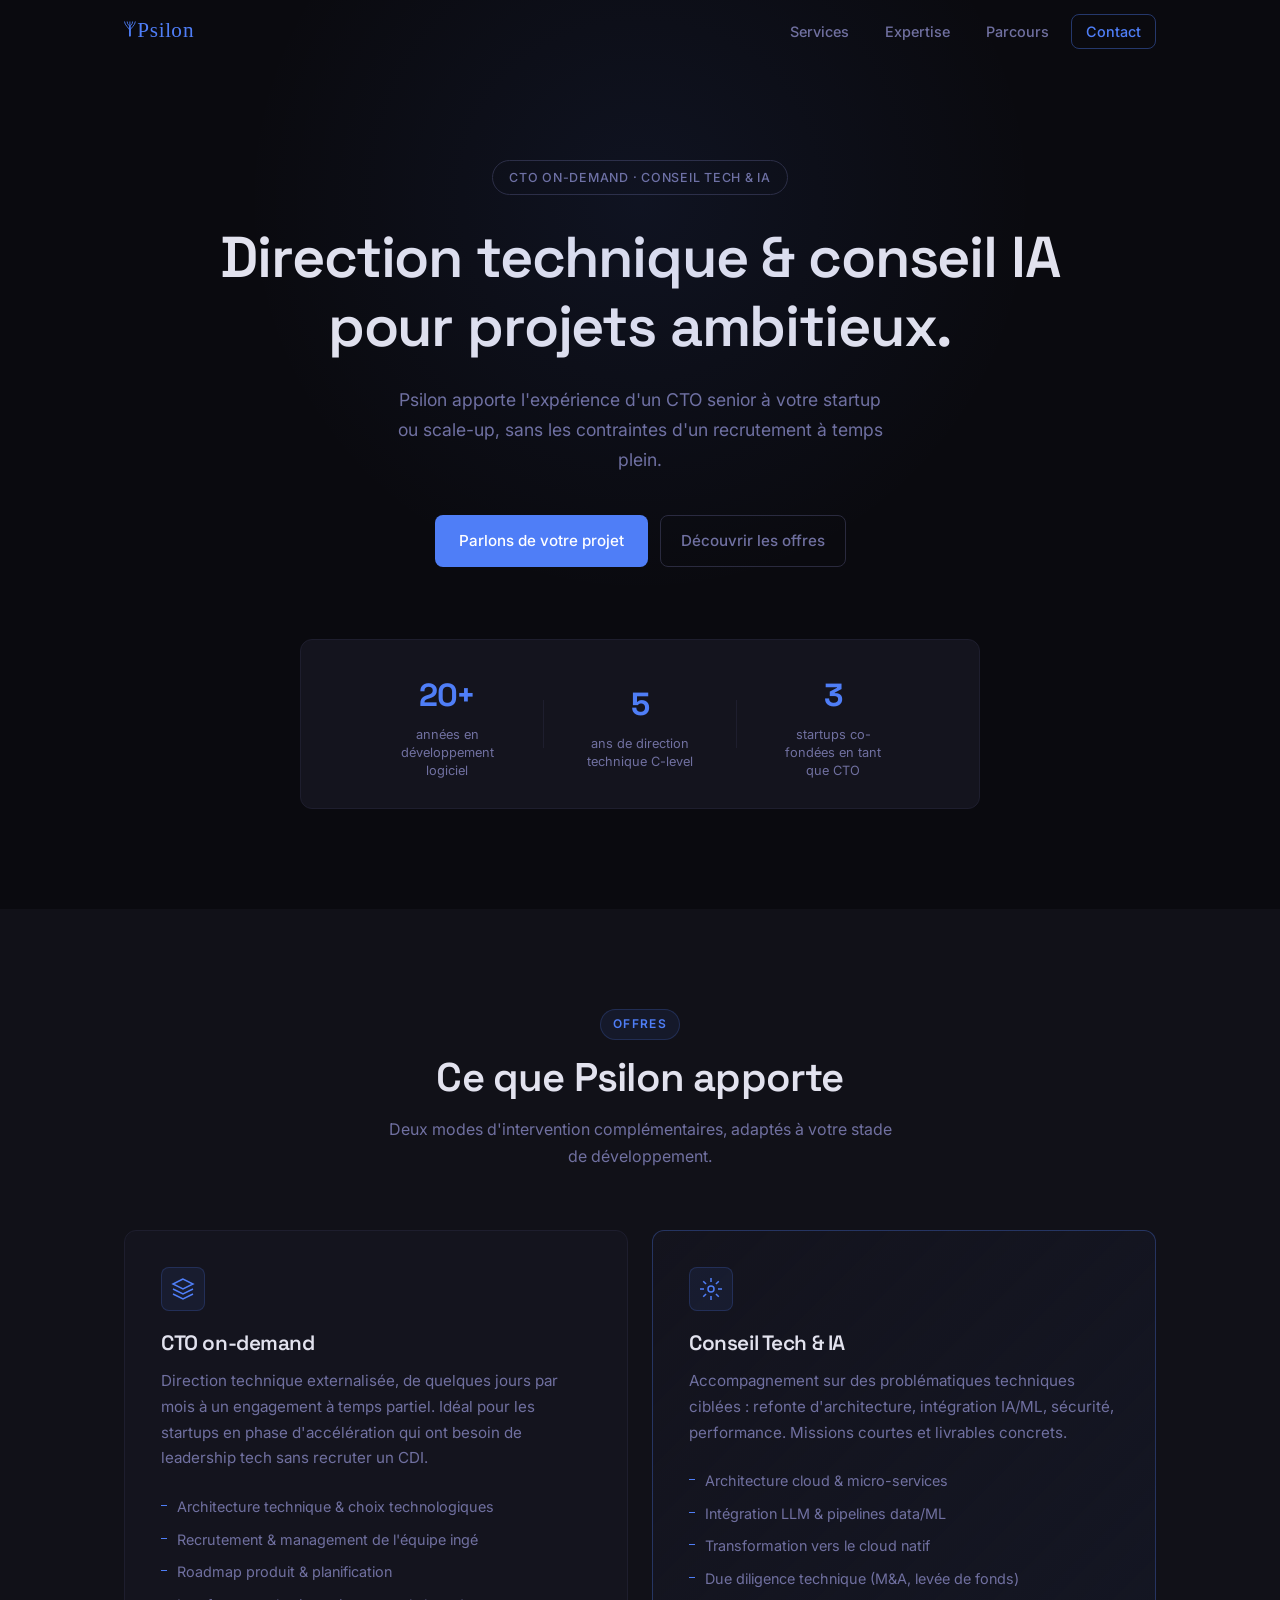
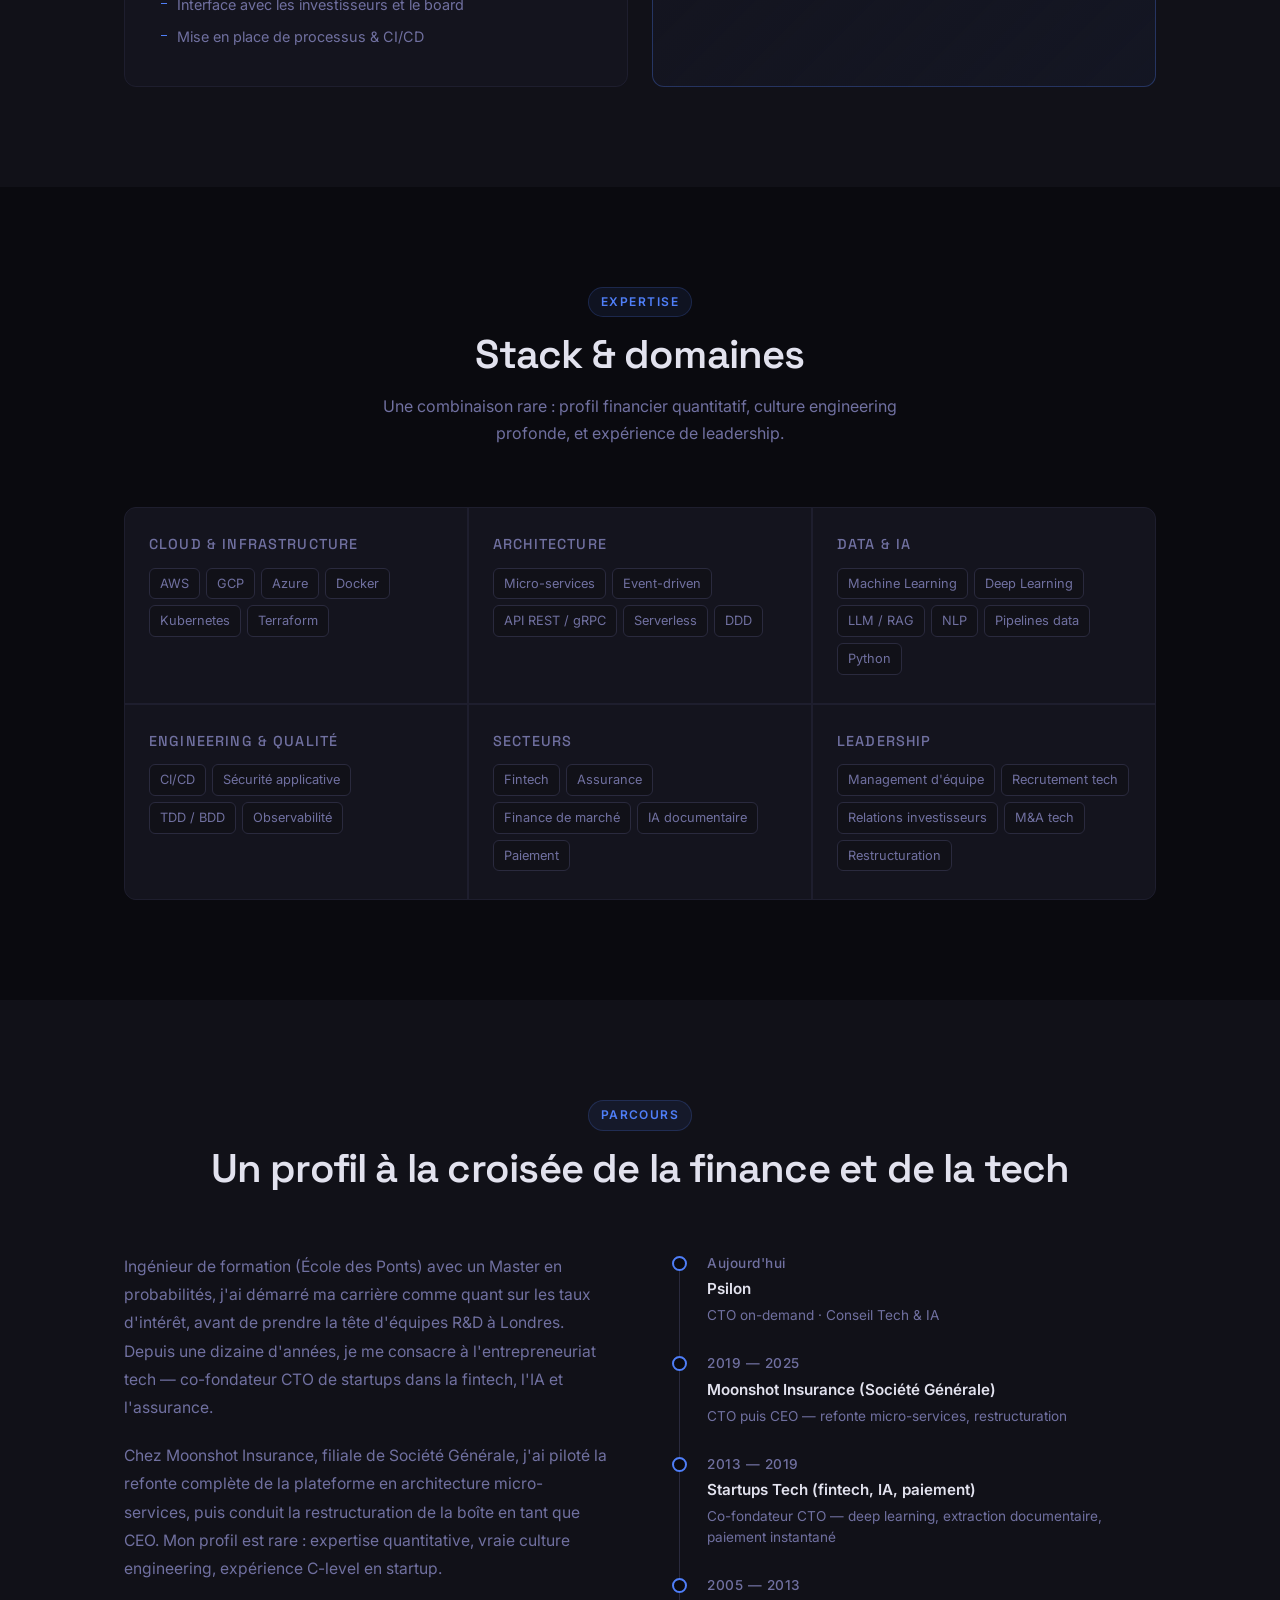
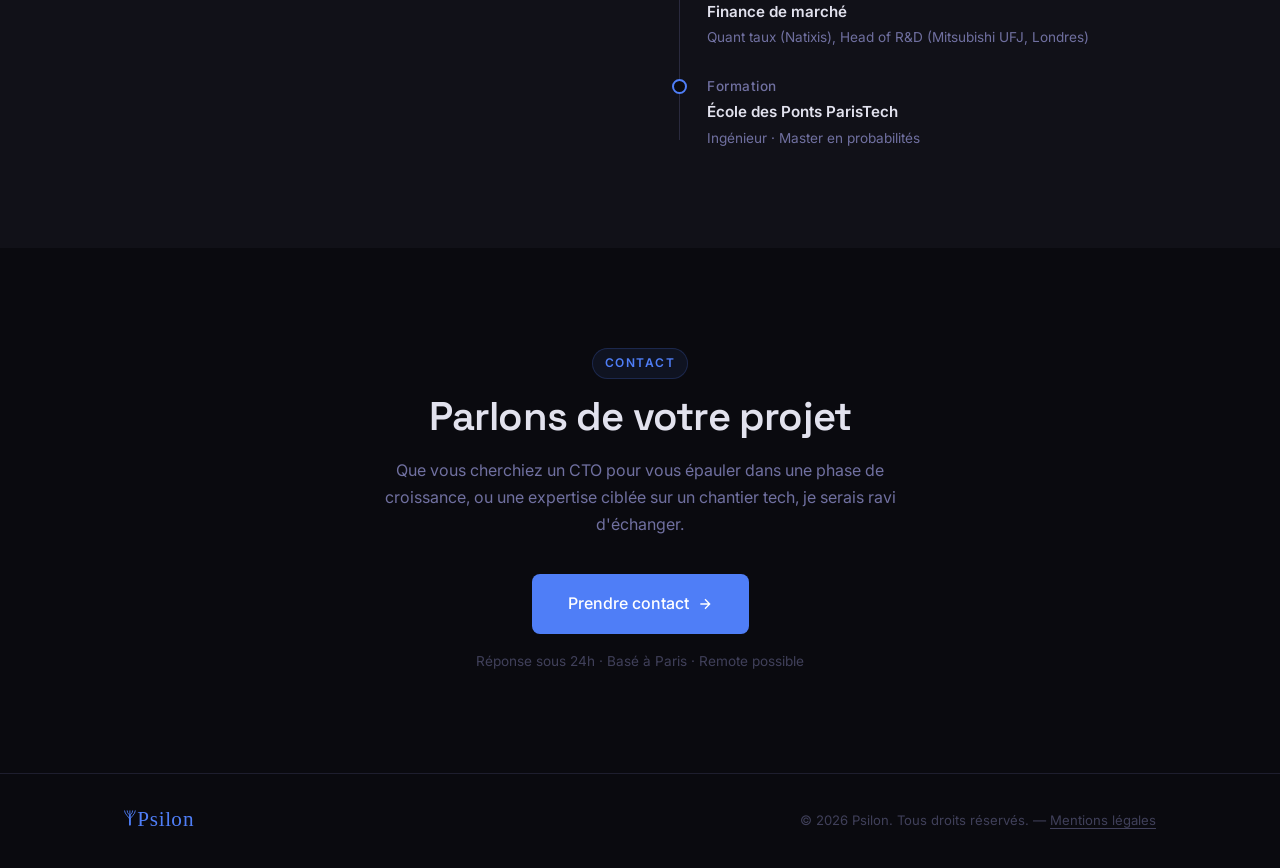
==== index.html @ 0c54133b "Initial release — site statique Psilon Site one-page dark mode : Hero, Services, Expertise, Parcours" ====
<!DOCTYPE html>
<html lang="fr">
<head>
  <meta charset="UTF-8" />
  <meta name="viewport" content="width=device-width, initial-scale=1.0" />
  <title>Psilon — Direction technique & conseil IA</title>
  <meta name="description" content="Psilon — CTO on-demand et conseil tech & IA pour startups et scale-ups ambitieuses." />
  <link rel="preconnect" href="https://fonts.googleapis.com" />
  <link rel="preconnect" href="https://fonts.gstatic.com" crossorigin />
  <link href="https://fonts.googleapis.com/css2?family=Inter:wght@300;400;500;600&family=Space+Grotesk:wght@500;600;700&display=swap" rel="stylesheet" />
  <link rel="stylesheet" href="style.css" />
</head>
<body>

  <!-- Navigation -->
  <nav id="nav">
    <div class="nav-inner">
      <a href="#hero" class="logo">
        <img src="psilon-logo.svg" alt="Psilon" class="logo-img" />
      </a>
      <ul class="nav-links">
        <li><a href="#services">Services</a></li>
        <li><a href="#expertise">Expertise</a></li>
        <li><a href="#parcours">Parcours</a></li>
        <li><a href="#contact" class="nav-cta">Contact</a></li>
      </ul>
      <button class="menu-toggle" aria-label="Menu" aria-expanded="false">
        <span></span><span></span><span></span>
      </button>
    </div>
    <div class="mobile-menu">
      <ul>
        <li><a href="#services">Services</a></li>
        <li><a href="#expertise">Expertise</a></li>
        <li><a href="#parcours">Parcours</a></li>
        <li><a href="#contact">Contact</a></li>
      </ul>
    </div>
  </nav>

  <!-- Hero -->
  <section id="hero">
    <div class="container">
      <div class="hero-badge">CTO on-demand · Conseil Tech & IA</div>
      <h1>Direction technique&nbsp;&amp;&nbsp;conseil IA<br/>pour projets ambitieux.</h1>
      <p class="hero-sub">
        Psilon apporte l'expérience d'un CTO senior à votre startup ou scale-up,
        sans les contraintes d'un recrutement à temps plein.
      </p>
      <div class="hero-actions">
        <a href="#contact" class="btn-primary">Parlons de votre projet</a>
        <a href="#services" class="btn-ghost">Découvrir les offres</a>
      </div>
      <div class="hero-stats">
        <div class="stat">
          <span class="stat-num">20+</span>
          <span class="stat-label">années en développement logiciel</span>
        </div>
        <div class="stat-divider"></div>
        <div class="stat">
          <span class="stat-num">5</span>
          <span class="stat-label">ans de direction technique C-level</span>
        </div>
        <div class="stat-divider"></div>
        <div class="stat">
          <span class="stat-num">3</span>
          <span class="stat-label">startups co-fondées en tant que CTO</span>
        </div>
      </div>
    </div>
  </section>

  <!-- Services -->
  <section id="services">
    <div class="container">
      <div class="section-header">
        <div class="section-tag">Offres</div>
        <h2>Ce que Psilon apporte</h2>
        <p class="section-sub">Deux modes d'intervention complémentaires, adaptés à votre stade de développement.</p>
      </div>
      <div class="services-grid">

        <div class="service-card">
          <div class="service-icon">
            <svg width="24" height="24" viewBox="0 0 24 24" fill="none" stroke="currentColor" stroke-width="1.5">
              <path d="M12 2L2 7l10 5 10-5-10-5z"/>
              <path d="M2 17l10 5 10-5"/>
              <path d="M2 12l10 5 10-5"/>
            </svg>
          </div>
          <h3>CTO on-demand</h3>
          <p>Direction technique externalisée, de quelques jours par mois à un engagement à temps partiel. Idéal pour les startups en phase d'accélération qui ont besoin de leadership tech sans recruter un CDI.</p>
          <ul class="service-list">
            <li>Architecture technique &amp; choix technologiques</li>
            <li>Recrutement &amp; management de l'équipe ingé</li>
            <li>Roadmap produit &amp; planification</li>
            <li>Interface avec les investisseurs et le board</li>
            <li>Mise en place
              de processus &amp; CI/CD</li>
          </ul>
        </div>

        <div class="service-card service-card--accent">
          <div class="service-icon">
            <svg width="24" height="24" viewBox="0 0 24 24" fill="none" stroke="currentColor" stroke-width="1.5">
              <circle cx="12" cy="12" r="3"/>
              <path d="M12 1v4M12 19v4M4.22 4.22l2.83 2.83M16.95 16.95l2.83 2.83M1 12h4M19 12h4M4.22 19.78l2.83-2.83M16.95 7.05l2.83-2.83"/>
            </svg>
          </div>
          <h3>Conseil Tech &amp; IA</h3>
          <p>Accompagnement sur des problématiques techniques ciblées : refonte d'architecture, intégration IA/ML, sécurité, performance. Missions courtes et livrables concrets.</p>
          <ul class="service-list">
            <li>Architecture cloud &amp; micro-services</li>
            <li>Intégration LLM &amp; pipelines data/ML</li>

            <li>Transformation vers le cloud natif</li>
            <li>Due diligence technique (M&amp;A, levée de fonds)</li>
          </ul>
        </div>

      </div>
    </div>
  </section>

  <!-- Expertise -->
  <section id="expertise">
    <div class="container">
      <div class="section-header">
        <div class="section-tag">Expertise</div>
        <h2>Stack &amp; domaines</h2>
        <p class="section-sub">Une combinaison rare : profil financier quantitatif, culture engineering profonde, et expérience de leadership.</p>
      </div>
      <div class="expertise-grid">
        <div class="expertise-block">
          <h4>Cloud &amp; Infrastructure</h4>
          <div class="tags">
            <span class="tag">AWS</span>
            <span class="tag">GCP</span>
            <span class="tag">Azure</span>
            <span class="tag">Docker</span>
            <span class="tag">Kubernetes</span>
            <span class="tag">Terraform</span>
          </div>
        </div>
        <div class="expertise-block">
          <h4>Architecture</h4>
          <div class="tags">
            <span class="tag">Micro-services</span>
            <span class="tag">Event-driven</span>
            <span class="tag">API REST / gRPC</span>
            <span class="tag">Serverless</span>
            <span class="tag">DDD</span>
          </div>
        </div>
        <div class="expertise-block">
          <h4>Data &amp; IA</h4>
          <div class="tags">
            <span class="tag">Machine Learning</span>
            <span class="tag">Deep Learning</span>
            <span class="tag">LLM / RAG</span>
            <span class="tag">NLP</span>
            <span class="tag">Pipelines data</span>
            <span class="tag">Python</span>
          </div>
        </div>
        <div class="expertise-block">
          <h4>Engineering &amp; Qualité</h4>
          <div class="tags">
            <span class="tag">CI/CD</span>

            <span class="tag">Sécurité applicative</span>
            <span class="tag">TDD / BDD</span>
            <span class="tag">Observabilité</span>
          </div>
        </div>
        <div class="expertise-block">
          <h4>Secteurs</h4>
          <div class="tags">
            <span class="tag">Fintech</span>
            <span class="tag">Assurance</span>
            <span class="tag">Finance de marché</span>
            <span class="tag">IA documentaire</span>
            <span class="tag">Paiement</span>
          </div>
        </div>
        <div class="expertise-block">
          <h4>Leadership</h4>
          <div class="tags">
            <span class="tag">Management d'équipe</span>
            <span class="tag">Recrutement tech</span>
            <span class="tag">Relations investisseurs</span>
            <span class="tag">M&amp;A tech</span>
            <span class="tag">Restructuration</span>
          </div>
        </div>
      </div>
    </div>
  </section>

  <!-- Parcours -->
  <section id="parcours">
    <div class="container">
      <div class="section-header">
        <div class="section-tag">Parcours</div>
        <h2>Un profil à la croisée de la finance et de la tech</h2>
      </div>
      <div class="parcours-layout">
        <div class="parcours-intro">
          <p>
            Ingénieur de formation (École des Ponts) avec un Master en probabilités,
            j'ai démarré ma carrière comme quant sur les taux d'intérêt, avant de prendre
            la tête d'équipes R&amp;D à Londres. Depuis une dizaine d'années, je me consacre
            à l'entrepreneuriat tech — co-fondateur CTO de startups dans la fintech,
            l'IA et l'assurance.
          </p>
          <p>
            Chez Moonshot Insurance, filiale de Société Générale, j'ai piloté la refonte
            complète de la plateforme en architecture micro-services, puis conduit la
            restructuration de la boîte en tant que CEO. Mon profil est rare : expertise
            quantitative, vraie culture engineering, expérience C-level en startup.
          </p>
        </div>
        <div class="timeline">
          <div class="timeline-item">
            <div class="timeline-dot"></div>
            <div class="timeline-content">
              <span class="timeline-period">Aujourd'hui</span>
              <strong>Psilon</strong>
              <span>CTO on-demand · Conseil Tech &amp; IA</span>
            </div>
          </div>
          <div class="timeline-item">
            <div class="timeline-dot"></div>
            <div class="timeline-content">
              <span class="timeline-period">2019 — 2025</span>
              <strong>Moonshot Insurance (Société Générale)</strong>
              <span>CTO puis CEO — refonte micro-services, restructuration</span>
            </div>
          </div>
          <div class="timeline-item">
            <div class="timeline-dot"></div>
            <div class="timeline-content">
              <span class="timeline-period">2013 — 2019</span>
              <strong>Startups Tech (fintech, IA, paiement)</strong>
              <span>Co-fondateur CTO — deep learning, extraction documentaire, paiement instantané</span>
            </div>
          </div>
          <div class="timeline-item">
            <div class="timeline-dot"></div>
            <div class="timeline-content">
              <span class="timeline-period">2005 — 2013</span>
              <strong>Finance de marché</strong>
              <span>Quant taux (Natixis), Head of R&amp;D (Mitsubishi UFJ, Londres)</span>
            </div>
          </div>
          <div class="timeline-item">
            <div class="timeline-dot"></div>
            <div class="timeline-content">
              <span class="timeline-period">Formation</span>
              <strong>École des Ponts ParisTech</strong>
              <span>Ingénieur · Master en probabilités</span>
            </div>
          </div>
        </div>
      </div>
    </div>
  </section>

  <!-- Contact -->
  <section id="contact">
    <div class="container">
      <div class="contact-inner">
        <div class="section-tag">Contact</div>
        <h2>Parlons de votre projet</h2>
        <p class="section-sub">
          Que vous cherchiez un CTO pour vous épauler dans une phase de croissance,
          ou une expertise ciblée sur un chantier tech, je serais ravi d'échanger.
        </p>
        <a href="mailto:contact@psilon.eu" class="btn-primary btn-large">
          Prendre contact
          <svg width="16" height="16" viewBox="0 0 24 24" fill="none" stroke="currentColor" stroke-width="2">
            <path d="M5 12h14M12 5l7 7-7 7"/>
          </svg>
        </a>
        <p class="contact-note">Réponse sous 24h · Basé à Paris · Remote possible</p>
      </div>
    </div>
  </section>

  <!-- Footer -->
  <footer>
    <div class="container">
      <div class="footer-inner">
        <a href="#hero" class="logo">
          <img src="psilon-logo.svg" alt="Psilon" class="logo-img" />
        </a>
        <p class="footer-copy">© 2026 Psilon. Tous droits réservés. — <a href="mentions-legales.html">Mentions légales</a></p>
      </div>
    </div>
  </footer>

  <script>
    // Smooth scroll
    document.querySelectorAll('a[href^="#"]').forEach(a => {
      a.addEventListener('click', e => {
        const target = document.querySelector(a.getAttribute('href'));
        if (target) {
          e.preventDefault();
          target.scrollIntoView({ behavior: 'smooth', block: 'start' });
        }
      });
    });

    // Nav scroll style
    const nav = document.getElementById('nav');
    window.addEventListener('scroll', () => {
      nav.classList.toggle('nav--scrolled', window.scrollY > 40);
    });

    // Mobile menu
    const toggle = document.querySelector('.menu-toggle');
    const mobileMenu = document.querySelector('.mobile-menu');
    toggle.addEventListener('click', () => {
      const open = toggle.getAttribute('aria-expanded') === 'true';
      toggle.setAttribute('aria-expanded', String(!open));
      mobileMenu.classList.toggle('open', !open);
    });
    mobileMenu.querySelectorAll('a').forEach(a => {
      a.addEventListener('click', () => {
        toggle.setAttribute('aria-expanded', 'false');
        mobileMenu.classList.remove('open');
      });
    });
  </script>

</body>
</html>
---- style.css ----
/* ── Variables ── */
:root {
  --bg:          #0a0a0f;
  --bg-2:        #111118;
  --bg-card:     #14141e;
  --border:      #1e1e2e;
  --border-2:    #2a2a3e;
  --text:        #e2e2ee;
  --text-muted:  #7070a0;
  --text-faint:  #40405a;
  --accent:      #4f7ef7;
  --accent-glow: rgba(79, 126, 247, 0.15);
  --accent-dim:  rgba(79, 126, 247, 0.08);
  --radius:      12px;
  --radius-sm:   8px;
}

/* ── Reset ── */
*, *::before, *::after { box-sizing: border-box; margin: 0; padding: 0; }
html { scroll-behavior: smooth; }
body {
  font-family: 'Inter', system-ui, sans-serif;
  background: var(--bg);
  color: var(--text);
  line-height: 1.7;
  font-size: 16px;
  -webkit-font-smoothing: antialiased;
}
a { color: inherit; text-decoration: none; }
ul { list-style: none; }
img { display: block; max-width: 100%; }

/* ── Container ── */
.container {
  max-width: 1080px;
  margin: 0 auto;
  padding: 0 24px;
}

/* ── Typography ── */
h1, h2, h3, h4 {
  font-family: 'Space Grotesk', sans-serif;
  font-weight: 600;
  line-height: 1.2;
  letter-spacing: -0.02em;
}
h1 { font-size: clamp(2.2rem, 5vw, 3.6rem); }
h2 { font-size: clamp(1.8rem, 3.5vw, 2.5rem); }
h3 { font-size: 1.3rem; }
h4 { font-size: 0.9rem; text-transform: uppercase; letter-spacing: 0.08em; color: var(--text-muted); font-weight: 500; }

/* ── Buttons ── */
.btn-primary {
  display: inline-flex;
  align-items: center;
  gap: 8px;
  background: var(--accent);
  color: #fff;
  padding: 12px 24px;
  border-radius: var(--radius-sm);
  font-weight: 500;
  font-size: 0.95rem;
  transition: opacity 0.2s, transform 0.15s;
}
.btn-primary:hover { opacity: 0.88; transform: translateY(-1px); }
.btn-primary.btn-large { padding: 16px 36px; font-size: 1rem; }

.btn-ghost {
  display: inline-flex;
  align-items: center;
  color: var(--text-muted);
  padding: 12px 20px;
  border-radius: var(--radius-sm);
  font-weight: 500;
  font-size: 0.95rem;
  border: 1px solid var(--border-2);
  transition: color 0.2s, border-color 0.2s;
}
.btn-ghost:hover { color: var(--text); border-color: var(--accent); }

/* ── Navigation ── */
#nav {
  position: fixed;
  top: 0; left: 0; right: 0;
  z-index: 100;
  transition: background 0.3s, border-color 0.3s;
  border-bottom: 1px solid transparent;
}
#nav.nav--scrolled {
  background: rgba(10, 10, 15, 0.92);
  backdrop-filter: blur(12px);
  border-bottom-color: var(--border);
}
.nav-inner {
  max-width: 1080px;
  margin: 0 auto;
  padding: 0 24px;
  height: 64px;
  display: flex;
  align-items: center;
  justify-content: space-between;
}
.logo {
  display: flex;
  align-items: center;
}
.logo-img {
  height: 38px;
  width: auto;
  display: block;
}

.nav-links {
  display: flex;
  align-items: center;
  gap: 8px;
}
.nav-links a {
  color: var(--text-muted);
  font-size: 0.9rem;
  font-weight: 500;
  padding: 8px 14px;
  border-radius: var(--radius-sm);
  transition: color 0.2s;
}
.nav-links a:hover { color: var(--text); }
.nav-links .nav-cta {
  color: var(--accent);
  border: 1px solid rgba(79, 126, 247, 0.4);
}
.nav-links .nav-cta:hover { background: var(--accent-dim); }
.nav-cta--logo { padding: 8px 12px; display: flex; align-items: center; }

.menu-toggle {
  display: none;
  flex-direction: column;
  gap: 5px;
  background: none;
  border: none;
  cursor: pointer;
  padding: 4px;
}
.menu-toggle span {
  display: block;
  width: 22px;
  height: 2px;
  background: var(--text-muted);
  border-radius: 2px;
  transition: transform 0.2s, opacity 0.2s;
}
.menu-toggle[aria-expanded="true"] span:nth-child(1) { transform: translateY(7px) rotate(45deg); }
.menu-toggle[aria-expanded="true"] span:nth-child(2) { opacity: 0; }
.menu-toggle[aria-expanded="true"] span:nth-child(3) { transform: translateY(-7px) rotate(-45deg); }

.mobile-menu {
  display: none;
  background: var(--bg-2);
  border-bottom: 1px solid var(--border);
}
.mobile-menu.open { display: block; }
.mobile-menu ul { padding: 12px 24px 20px; }
.mobile-menu a {
  display: block;
  padding: 12px 0;
  font-size: 1rem;
  font-weight: 500;
  color: var(--text-muted);
  border-bottom: 1px solid var(--border);
}
.mobile-menu a:hover { color: var(--text); }
.mobile-menu li:last-child a { border-bottom: none; }

/* ── Section shared ── */
section {
  padding: 100px 0;
}
.section-header {
  text-align: center;
  margin-bottom: 60px;
}
.section-tag {
  display: inline-block;
  font-size: 0.75rem;
  font-weight: 600;
  letter-spacing: 0.12em;
  text-transform: uppercase;
  color: var(--accent);
  margin-bottom: 14px;
  padding: 4px 12px;
  background: var(--accent-dim);
  border: 1px solid rgba(79, 126, 247, 0.2);
  border-radius: 20px;
}
.section-sub {
  color: var(--text-muted);
  max-width: 520px;
  margin: 14px auto 0;
  font-size: 1rem;
}

/* ── Hero ── */
#hero {
  padding-top: 160px;
  padding-bottom: 100px;
  text-align: center;
  position: relative;
  overflow: hidden;
}
#hero::before {
  content: '';
  position: absolute;
  top: -200px;
  left: 50%;
  transform: translateX(-50%);
  width: 800px;
  height: 800px;
  background: radial-gradient(circle, rgba(79, 126, 247, 0.08) 0%, transparent 70%);
  pointer-events: none;
}
.hero-badge {
  display: inline-block;
  font-size: 0.78rem;
  font-weight: 500;
  letter-spacing: 0.06em;
  text-transform: uppercase;
  color: var(--text-muted);
  border: 1px solid var(--border-2);
  border-radius: 20px;
  padding: 6px 16px;
  margin-bottom: 28px;
}
#hero h1 {
  color: var(--text);
  margin-bottom: 24px;
}
.hero-sub {
  color: var(--text-muted);
  font-size: 1.1rem;
  max-width: 500px;
  margin: 0 auto 40px;
}
.hero-actions {
  display: flex;
  gap: 12px;
  justify-content: center;
  flex-wrap: wrap;
  margin-bottom: 72px;
}
.hero-stats {
  display: flex;
  justify-content: center;
  align-items: center;
  gap: 0;
  flex-wrap: wrap;
  border: 1px solid var(--border);
  border-radius: var(--radius);
  background: var(--bg-card);
  padding: 28px 40px;
  max-width: 680px;
  margin: 0 auto;
}
.stat {
  display: flex;
  flex-direction: column;
  align-items: center;
  gap: 4px;
  padding: 0 36px;
}
.stat-num {
  font-family: 'Space Grotesk', sans-serif;
  font-size: 2rem;
  font-weight: 700;
  color: var(--accent);
  letter-spacing: -0.04em;
}
.stat-label {
  font-size: 0.8rem;
  color: var(--text-muted);
  text-align: center;
  max-width: 120px;
  line-height: 1.4;
}
.stat-divider {
  width: 1px;
  height: 48px;
  background: var(--border);
  flex-shrink: 0;
}

/* ── Services ── */
#services { background: var(--bg-2); }
.services-grid {
  display: grid;
  grid-template-columns: 1fr 1fr;
  gap: 24px;
}
.service-card {
  background: var(--bg-card);
  border: 1px solid var(--border);
  border-radius: var(--radius);
  padding: 36px;
  transition: border-color 0.2s;
}
.service-card:hover { border-color: var(--border-2); }
.service-card--accent {
  border-color: rgba(79, 126, 247, 0.3);
  background: linear-gradient(135deg, var(--bg-card) 0%, rgba(79, 126, 247, 0.05) 100%);
}
.service-card--accent:hover { border-color: rgba(79, 126, 247, 0.5); }
.service-icon {
  width: 44px;
  height: 44px;
  border-radius: var(--radius-sm);
  background: var(--accent-dim);
  border: 1px solid rgba(79, 126, 247, 0.2);
  display: flex;
  align-items: center;
  justify-content: center;
  color: var(--accent);
  margin-bottom: 20px;
}
.service-card h3 {
  margin-bottom: 12px;
  color: var(--text);
}
.service-card > p {
  color: var(--text-muted);
  font-size: 0.95rem;
  margin-bottom: 24px;
  line-height: 1.7;
}
.service-list {
  display: flex;
  flex-direction: column;
  gap: 8px;
}
.service-list li {
  font-size: 0.9rem;
  color: var(--text-muted);
  padding-left: 16px;
  position: relative;
}
.service-list li::before {
  content: '';
  position: absolute;
  left: 0;
  top: 10px;
  width: 6px;
  height: 1px;
  background: var(--accent);
}

/* ── Expertise ── */
.expertise-grid {
  display: grid;
  grid-template-columns: repeat(3, 1fr);
  gap: 2px;
  border: 1px solid var(--border);
  border-radius: var(--radius);
  overflow: hidden;
  background: var(--border);
}
.expertise-block {
  background: var(--bg-card);
  padding: 28px 24px;
  display: flex;
  flex-direction: column;
  gap: 14px;
}
.tags {
  display: flex;
  flex-wrap: wrap;
  gap: 6px;
}
.tag {
  font-size: 0.8rem;
  color: var(--text-muted);
  background: var(--bg-2);
  border: 1px solid var(--border-2);
  border-radius: 6px;
  padding: 4px 10px;
  transition: color 0.2s, border-color 0.2s;
}
.tag:hover { color: var(--text); border-color: var(--accent); }

/* ── Parcours ── */
#parcours { background: var(--bg-2); }
.parcours-layout {
  display: grid;
  grid-template-columns: 1fr 1fr;
  gap: 64px;
  align-items: start;
}
.parcours-intro p {
  color: var(--text-muted);
  font-size: 0.98rem;
  line-height: 1.8;
  margin-bottom: 20px;
}
.timeline {
  display: flex;
  flex-direction: column;
  gap: 0;
  position: relative;
}
.timeline::before {
  content: '';
  position: absolute;
  left: 7px;
  top: 8px;
  bottom: 8px;
  width: 1px;
  background: var(--border-2);
}
.timeline-item {
  display: flex;
  gap: 20px;
  padding-bottom: 28px;
  position: relative;
}
.timeline-item:last-child { padding-bottom: 0; }
.timeline-dot {
  width: 15px;
  height: 15px;
  border-radius: 50%;
  border: 2px solid var(--accent);
  background: var(--bg);
  flex-shrink: 0;
  margin-top: 3px;
  position: relative;
  z-index: 1;
}
.timeline-content {
  display: flex;
  flex-direction: column;
  gap: 3px;
}
.timeline-period {
  font-size: 0.78rem;
  color: var(--accent);
  font-weight: 500;
  letter-spacing: 0.04em;
}
.timeline-content strong {
  font-size: 0.95rem;
  color: var(--text);
  font-weight: 600;
}
.timeline-content span {
  font-size: 0.85rem;
  color: var(--text-muted);
  line-height: 1.5;
}

/* ── Contact ── */
.contact-inner {
  text-align: center;
  max-width: 560px;
  margin: 0 auto;
}
.contact-inner h2 { margin-bottom: 16px; }
.contact-inner .btn-primary { margin-top: 36px; }
.contact-note {
  font-size: 0.85rem;
  color: var(--text-faint);
  margin-top: 16px;
}

/* ── Mentions légales ── */
.mentions-content {
  display: flex;
  flex-direction: column;
  gap: 40px;
  max-width: 720px;
  padding-bottom: 80px;
}
.mentions-block h3 {
  font-size: 1rem;
  color: var(--text);
  margin-bottom: 10px;
  font-weight: 600;
}
.mentions-block p {
  color: var(--text-muted);
  font-size: 0.95rem;
  line-height: 1.8;
}
.mentions-block a {
  color: var(--accent);
}
.mentions-block a:hover {
  text-decoration: underline;
}

/* ── Footer ── */
footer {
  border-top: 1px solid var(--border);
  padding: 28px 0;
}
.footer-inner {
  display: flex;
  justify-content: space-between;
  align-items: center;
  flex-wrap: wrap;
  gap: 12px;
}
.footer-copy {
  font-size: 0.82rem;
  color: var(--text-faint);
}
.footer-copy a {
  color: var(--text-faint);
  text-decoration: underline;
  text-underline-offset: 3px;
}
.footer-copy a:hover {
  color: var(--text-muted);
}

/* ── Responsive ── */
@media (max-width: 768px) {
  section { padding: 72px 0; }
  #hero { padding-top: 120px; }

  .nav-links { display: none; }
  .menu-toggle { display: flex; }

  .hero-stats { padding: 20px 16px; gap: 16px; flex-direction: column; }
  .stat { padding: 0; }
  .stat-divider { width: 48px; height: 1px; }

  .services-grid { grid-template-columns: 1fr; }

  .expertise-grid { grid-template-columns: 1fr; }

  .parcours-layout { grid-template-columns: 1fr; gap: 40px; }

  .footer-inner { flex-direction: column; align-items: flex-start; }
}

@media (max-width: 480px) {
  #hero h1 { font-size: 2rem; }
  .hero-actions { flex-direction: column; align-items: center; }
  .service-card { padding: 24px; }
}
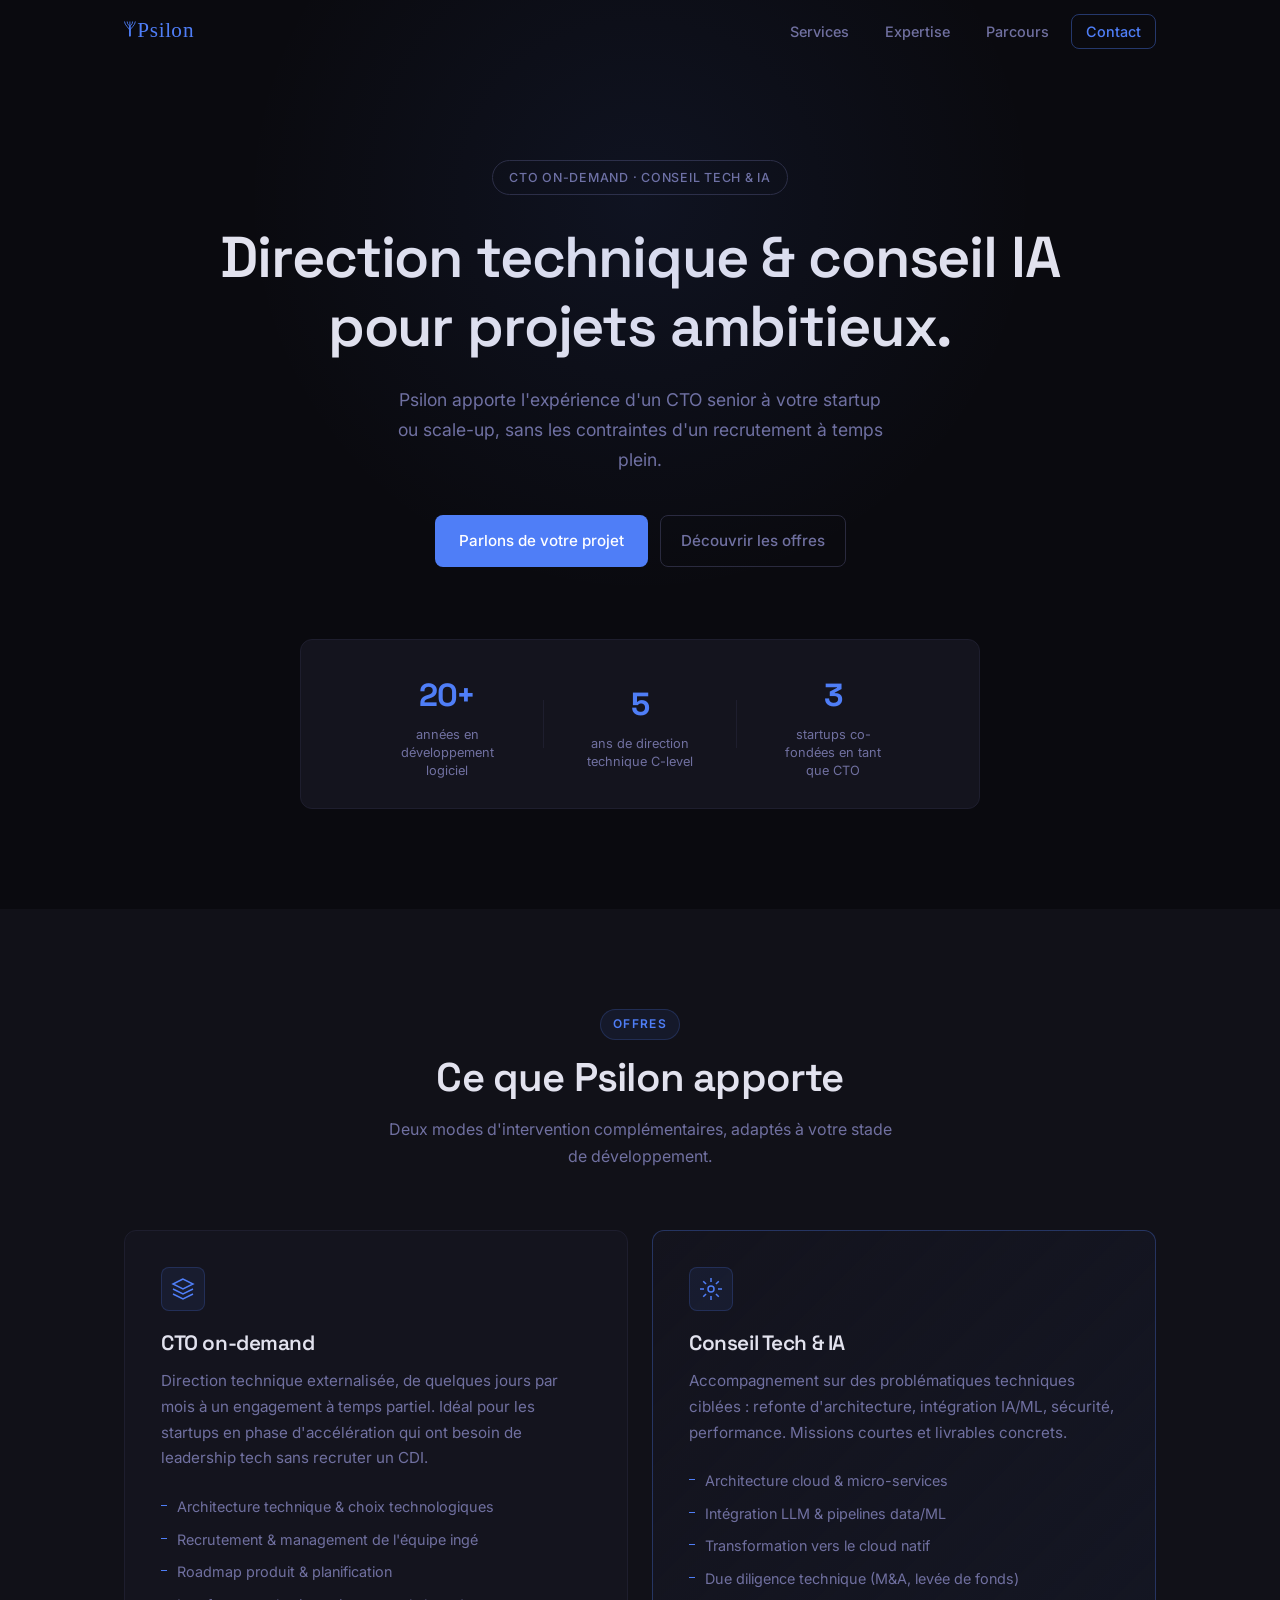
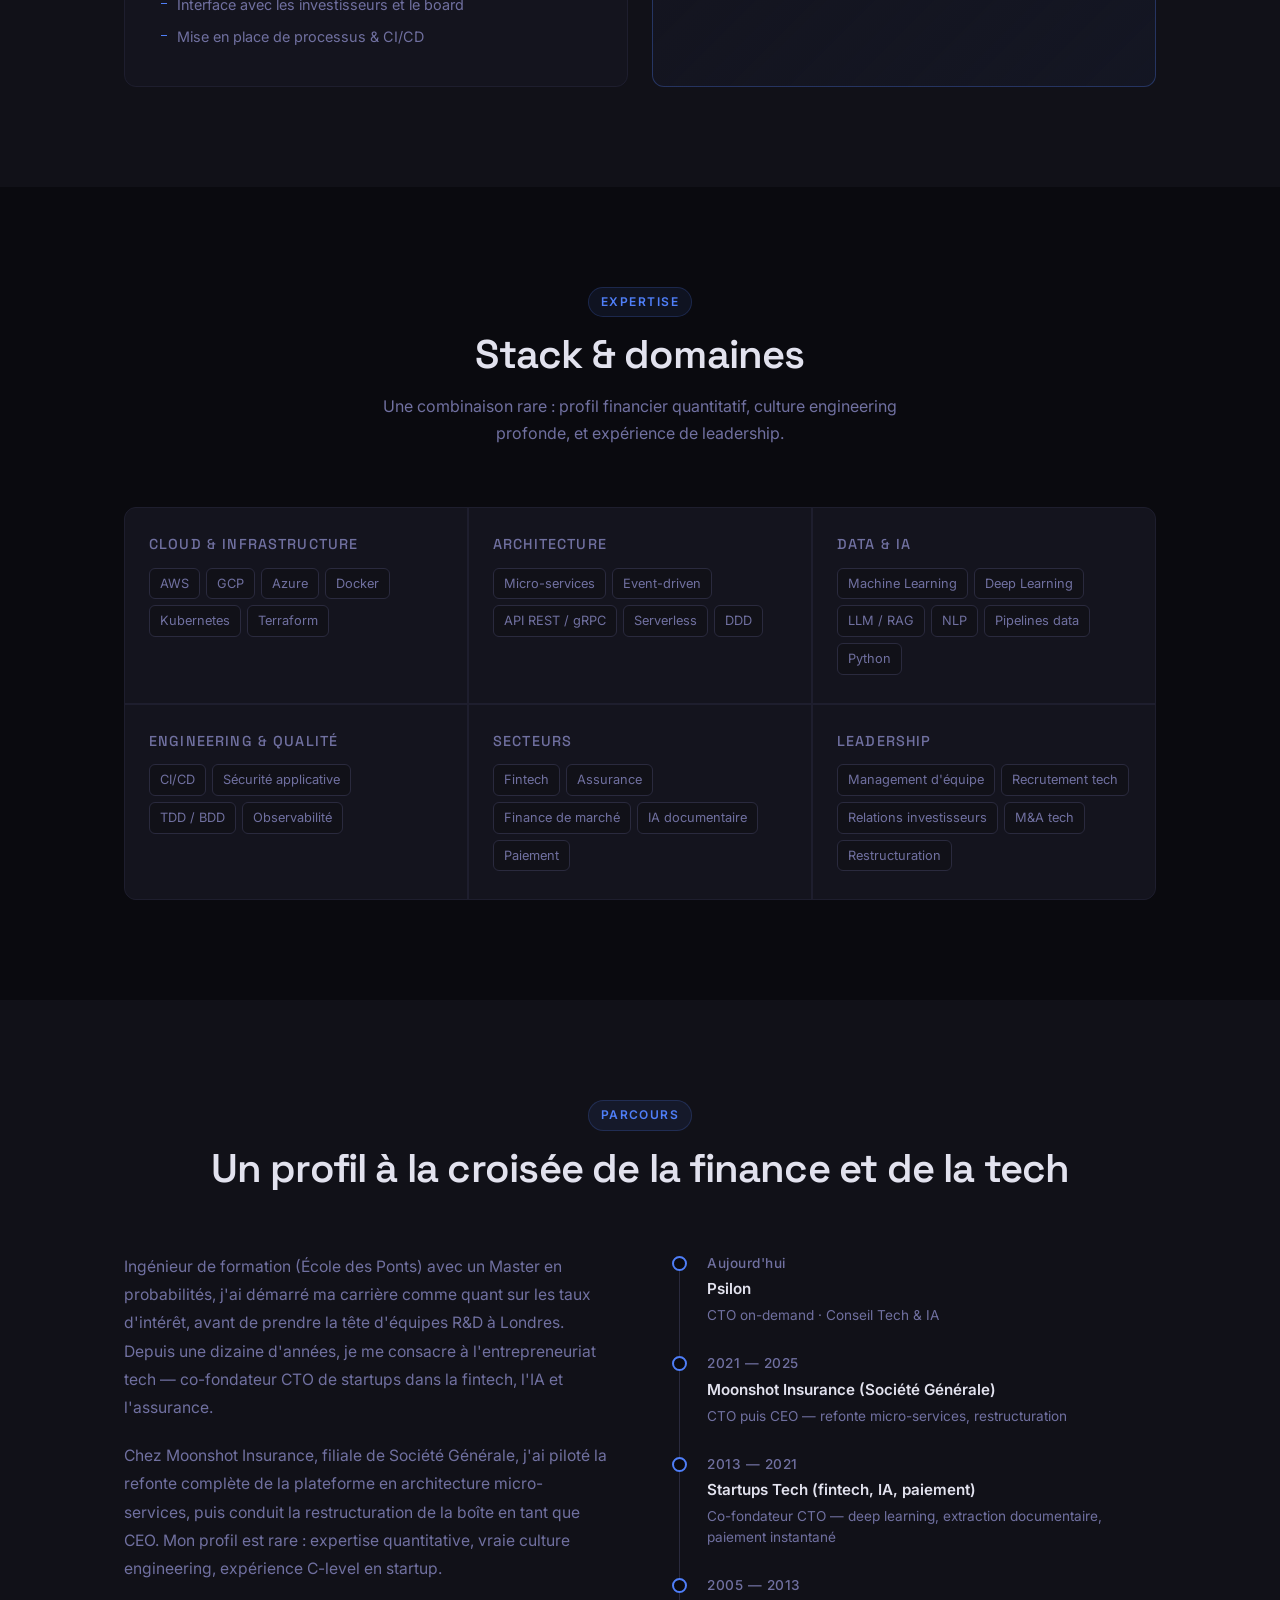
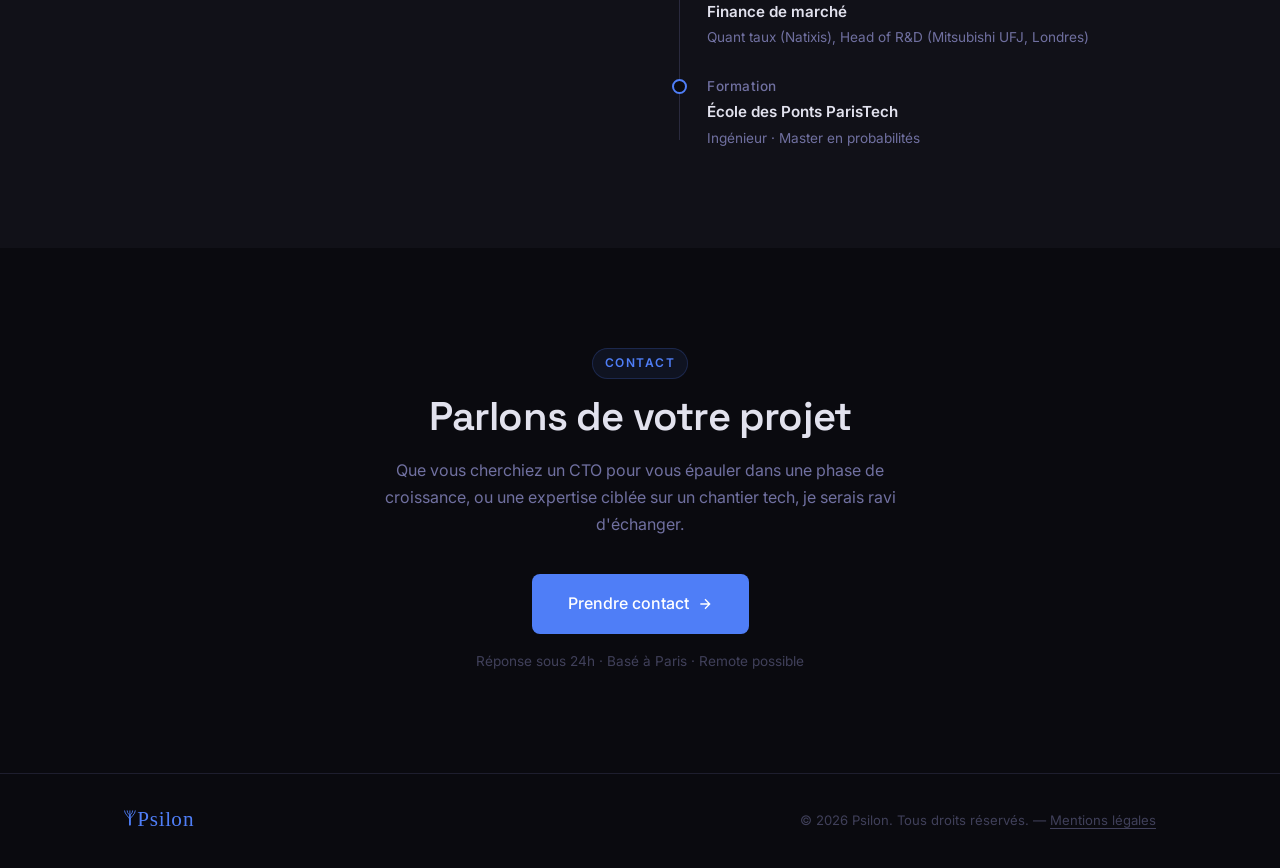
==== commit 9ea7688c: "Correction des dates du parcours (Moonshot 2021-2025, startups 2013-2021) Co-Authored-By: Claude Son" ====
--- a/index.html
+++ b/index.html
@@ -232,7 +232,7 @@
           <div class="timeline-item">
             <div class="timeline-dot"></div>
             <div class="timeline-content">
-              <span class="timeline-period">2019 — 2025</span>
+              <span class="timeline-period">2021 — 2025</span>
               <strong>Moonshot Insurance (Société Générale)</strong>
               <span>CTO puis CEO — refonte micro-services, restructuration</span>
             </div>
@@ -240,7 +240,7 @@
           <div class="timeline-item">
             <div class="timeline-dot"></div>
             <div class="timeline-content">
-              <span class="timeline-period">2013 — 2019</span>
+              <span class="timeline-period">2013 — 2021</span>
               <strong>Startups Tech (fintech, IA, paiement)</strong>
               <span>Co-fondateur CTO — deep learning, extraction documentaire, paiement instantané</span>
             </div>
